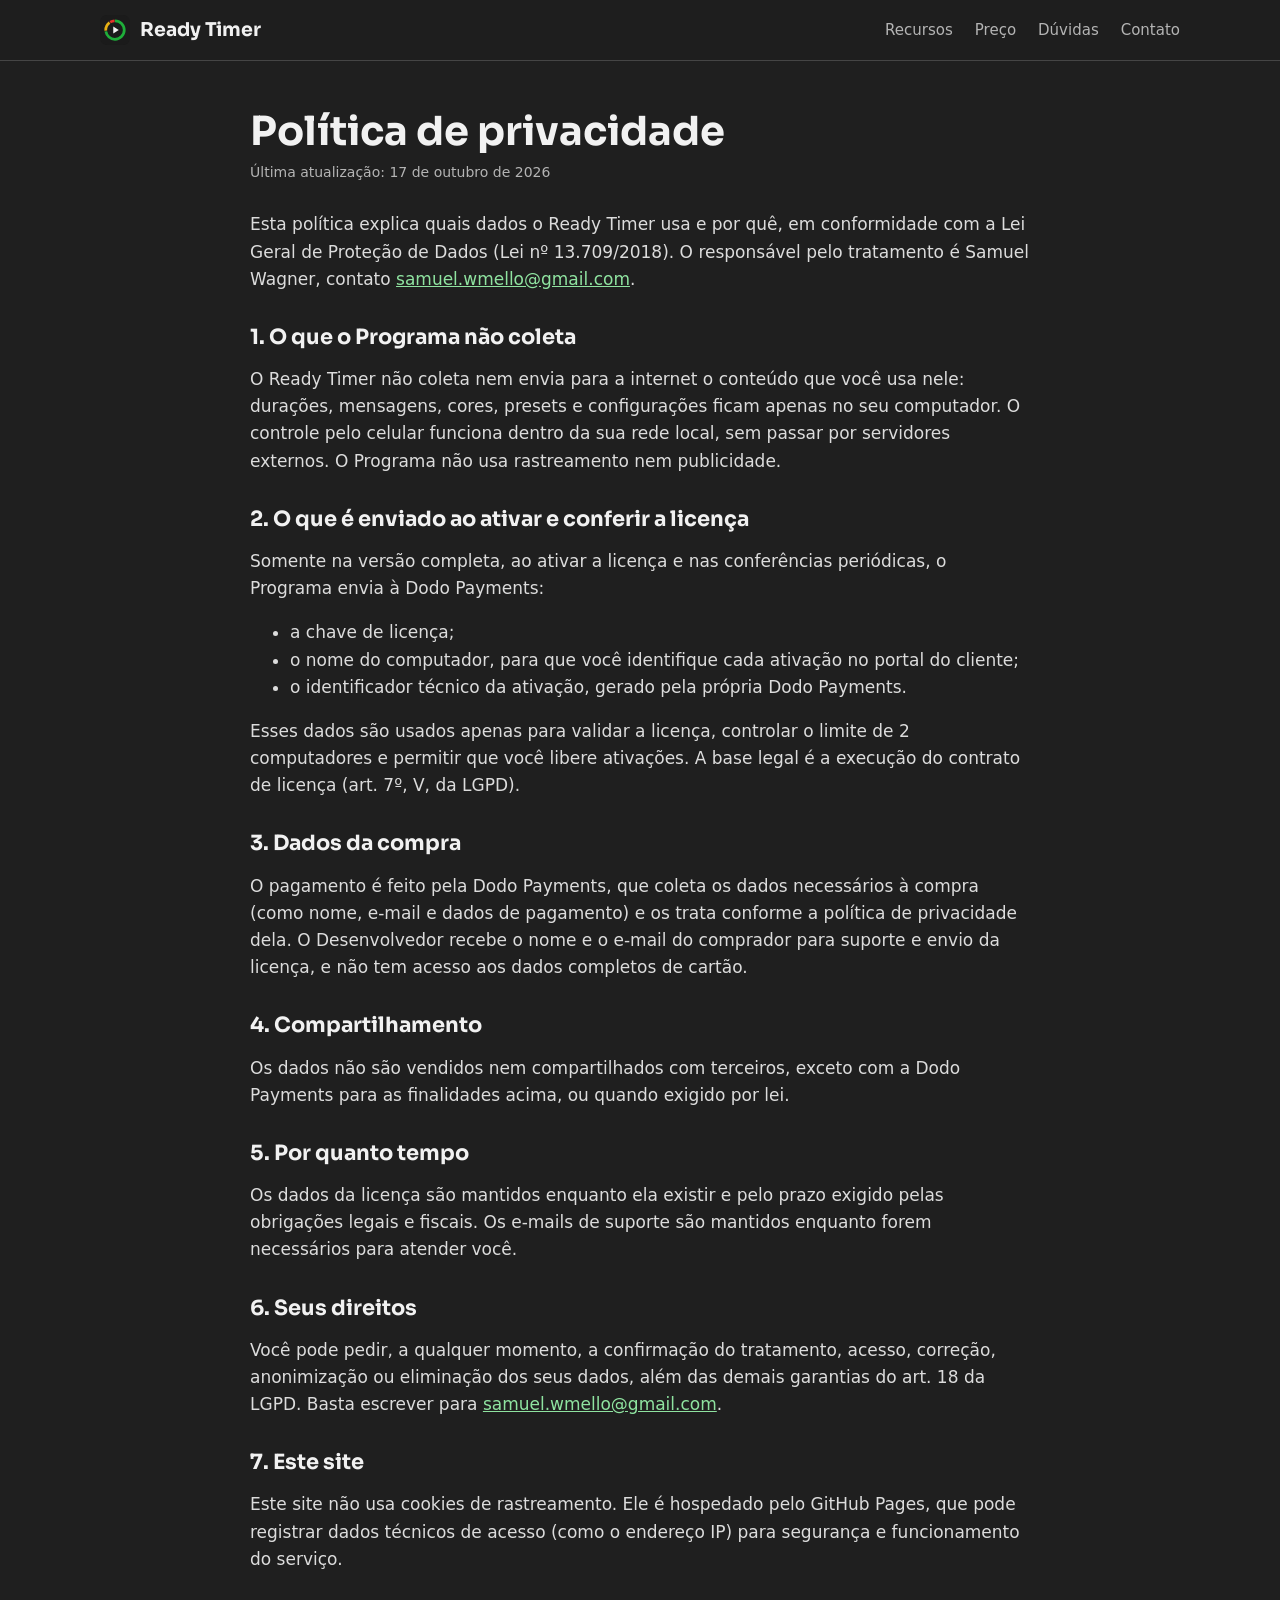
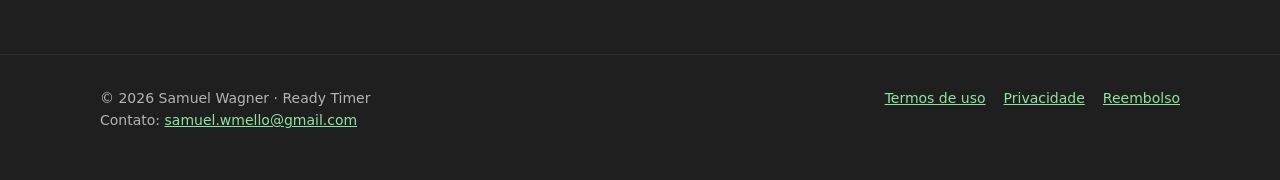
==== privacidade.html @ 40e321f8 "Add files via upload" ====
<!doctype html>
<html lang="pt-BR">
<head>
<meta charset="utf-8">
<meta name="viewport" content="width=device-width, initial-scale=1">
<title>Política de privacidade · Ready Timer</title>
<meta name="description" content="">
<link rel="icon" href="img/icon.svg">
<link rel="preconnect" href="https://fonts.googleapis.com">
<link rel="stylesheet" href="https://fonts.googleapis.com/css2?family=Sora:wght@600;700&display=swap">
<link rel="stylesheet" href="style.css">
</head>
<body>
<header class="top"><div class="wrap">
  <a class="brand" href="index.html"><img src="img/icon.svg" alt="">Ready Timer</a>
  <nav class="nav"><a href="index.html#recursos">Recursos</a><a href="index.html#preco">Preço</a><a href="index.html#duvidas">Dúvidas</a><a href="mailto:samuel.wmello@gmail.com">Contato</a></nav>
</div></header>
<main class="doc">
<h1>Política de privacidade</h1>
<div class="upd">Última atualização: 17 de outubro de 2026</div>
<p>Esta política explica quais dados o Ready Timer usa e por quê, em conformidade com a Lei Geral de Proteção de Dados (Lei nº 13.709/2018). O responsável pelo tratamento é Samuel Wagner, contato <a href="mailto:samuel.wmello@gmail.com">samuel.wmello@gmail.com</a>.</p>

<h2>1. O que o Programa não coleta</h2>
<p>O Ready Timer não coleta nem envia para a internet o conteúdo que você usa nele: durações, mensagens, cores, presets e configurações ficam apenas no seu computador. O controle pelo celular funciona dentro da sua rede local, sem passar por servidores externos. O Programa não usa rastreamento nem publicidade.</p>

<h2>2. O que é enviado ao ativar e conferir a licença</h2>
<p>Somente na versão completa, ao ativar a licença e nas conferências periódicas, o Programa envia à Dodo Payments:</p>
<ul>
<li>a chave de licença;</li>
<li>o nome do computador, para que você identifique cada ativação no portal do cliente;</li>
<li>o identificador técnico da ativação, gerado pela própria Dodo Payments.</li>
</ul>
<p>Esses dados são usados apenas para validar a licença, controlar o limite de 2 computadores e permitir que você libere ativações. A base legal é a execução do contrato de licença (art. 7º, V, da LGPD).</p>

<h2>3. Dados da compra</h2>
<p>O pagamento é feito pela Dodo Payments, que coleta os dados necessários à compra (como nome, e-mail e dados de pagamento) e os trata conforme a política de privacidade dela. O Desenvolvedor recebe o nome e o e-mail do comprador para suporte e envio da licença, e não tem acesso aos dados completos de cartão.</p>

<h2>4. Compartilhamento</h2>
<p>Os dados não são vendidos nem compartilhados com terceiros, exceto com a Dodo Payments para as finalidades acima, ou quando exigido por lei.</p>

<h2>5. Por quanto tempo</h2>
<p>Os dados da licença são mantidos enquanto ela existir e pelo prazo exigido pelas obrigações legais e fiscais. Os e-mails de suporte são mantidos enquanto forem necessários para atender você.</p>

<h2>6. Seus direitos</h2>
<p>Você pode pedir, a qualquer momento, a confirmação do tratamento, acesso, correção, anonimização ou eliminação dos seus dados, além das demais garantias do art. 18 da LGPD. Basta escrever para <a href="mailto:samuel.wmello@gmail.com">samuel.wmello@gmail.com</a>.</p>

<h2>7. Este site</h2>
<p>Este site não usa cookies de rastreamento. Ele é hospedado pelo GitHub Pages, que pode registrar dados técnicos de acesso (como o endereço IP) para segurança e funcionamento do serviço.</p>

</main>
<footer><div class="wrap">
  <div>© 2026 Samuel Wagner · Ready Timer<br>Contato: <a href="mailto:samuel.wmello@gmail.com">samuel.wmello@gmail.com</a></div>
  <nav><a href="termos.html">Termos de uso</a><a href="privacidade.html">Privacidade</a><a href="reembolso.html">Reembolso</a></nav>
</div></footer>
</body>
</html>
---- style.css ----
:root{
  --bg:#1f1f1f; --bg2:#272727; --panel:#2f2f2f; --line:#454545; --txt:#f1f1f1; --muted:#b4b4b4;
  --green:#1fae3a; --green2:#2bd04c; --amber:#e8b014; --red:#e5342a;
  color-scheme:dark;
}
*{box-sizing:border-box}
html{scroll-behavior:smooth}
body{margin:0;background:var(--bg);color:var(--txt);font:17px/1.6 "Segoe UI",system-ui,-apple-system,Roboto,Arial,sans-serif}
h1,h2,h3{font-family:Sora,"Segoe UI",system-ui,sans-serif;line-height:1.15;margin:0}
a{color:#8fe3a0}
a:hover{color:#b9f0c4}
img{max-width:100%;height:auto;display:block}
.wrap{max-width:1120px;margin:0 auto;padding:0 20px}
.muted{color:var(--muted)}

/* topo */
.top{position:sticky;top:0;z-index:10;background:rgba(31,31,31,.92);backdrop-filter:blur(8px);border-bottom:1px solid var(--line)}
.top .wrap{display:flex;align-items:center;justify-content:space-between;height:60px;gap:16px}
.brand{display:flex;align-items:center;gap:10px;color:var(--txt);text-decoration:none;font-family:Sora,"Segoe UI",sans-serif;font-weight:700;font-size:19px}
.brand img{width:30px;height:30px}
.nav{display:flex;gap:22px;font-size:15px}
.nav a{color:var(--muted);text-decoration:none}
.nav a:hover{color:var(--txt)}

/* botões */
.btn{display:inline-flex;align-items:center;justify-content:center;gap:8px;padding:12px 22px;border-radius:8px;font-weight:600;text-decoration:none;border:2px solid transparent;font-size:16px;cursor:pointer}
.btn.primary{background:var(--green);color:#fff}
.btn.primary:hover{background:var(--green2);color:#fff}
.btn.ghost{border-color:#6a6a6a;color:var(--txt)}
.btn.ghost:hover{border-color:#9a9a9a;color:var(--txt)}
.btn.off{opacity:.55;pointer-events:none}

/* herói */
.hero{padding:64px 0 40px;text-align:center}
.hero .logo{width:96px;height:96px;margin:0 auto 22px}
.hero h1{font-size:clamp(38px,6vw,64px);letter-spacing:-.02em}
.hero p.lead{font-size:clamp(18px,2.2vw,22px);color:var(--muted);max-width:720px;margin:16px auto 28px}
.hero .ctas{display:flex;gap:12px;justify-content:center;flex-wrap:wrap}
.hero .note{font-size:14px;margin-top:12px}
.shot{margin:44px auto 0;max-width:1000px;border-radius:12px;overflow:hidden;border:1px solid var(--line);box-shadow:0 20px 60px rgba(0,0,0,.5)}

section{padding:64px 0;border-top:1px solid #2c2c2c}
section h2{font-size:clamp(28px,3.6vw,38px);margin-bottom:10px}
section .sub{color:var(--muted);margin:0 0 32px;max-width:720px}

/* recursos */
.grid{display:grid;grid-template-columns:repeat(3,1fr);gap:16px}
.card{background:var(--panel);border:1px solid var(--line);border-radius:10px;padding:20px}
.card h3{font-size:18px;margin-bottom:6px}
.card p{margin:0;color:var(--muted);font-size:15.5px}
.card .ic{width:36px;height:36px;border-radius:8px;display:flex;align-items:center;justify-content:center;margin-bottom:12px;background:#203a26}
.card .ic svg{width:20px;height:20px}

/* duas telas */
.split{display:grid;grid-template-columns:1fr 1fr;gap:32px;align-items:center}
.split img{border-radius:10px;border:1px solid var(--line)}
.split ul{padding-left:20px;margin:12px 0 0}
.split li{margin:6px 0;color:var(--muted)}
.split li b{color:var(--txt)}

/* preço */
.plans{display:grid;grid-template-columns:1fr 1fr;gap:18px;max-width:860px}
.plan{background:var(--panel);border:1px solid var(--line);border-radius:12px;padding:26px}
.plan.pro{border:2px solid var(--green)}
.plan h3{font-size:22px}
.price{font-family:Sora,"Segoe UI",sans-serif;font-size:42px;font-weight:700;margin:10px 0 2px}
.price small{font-size:16px;font-weight:400;color:var(--muted)}
.plan ul{list-style:none;padding:0;margin:16px 0 22px}
.plan li{padding:6px 0 6px 26px;position:relative;font-size:15.5px}
.plan li::before{content:"";position:absolute;left:2px;top:12px;width:12px;height:7px;border-left:2px solid var(--green2);border-bottom:2px solid var(--green2);transform:rotate(-45deg)}
.plan li.no{color:var(--muted)}
.plan li.no::before{border:0;width:12px;height:2px;background:#777;transform:none;top:15px}
.plan .btn{width:100%}

/* perguntas */
details{background:var(--panel);border:1px solid var(--line);border-radius:10px;padding:14px 18px;margin-bottom:10px;max-width:860px}
summary{cursor:pointer;font-weight:600}
details p{margin:10px 0 0;color:var(--muted)}

/* rodapé */
footer{border-top:1px solid #2c2c2c;padding:32px 0 48px;font-size:14px;color:var(--muted)}
footer .wrap{display:flex;justify-content:space-between;gap:20px;flex-wrap:wrap}
footer nav{display:flex;gap:18px;flex-wrap:wrap}

/* páginas de texto */
.doc{max-width:820px;padding:48px 20px 64px;margin:0 auto}
.doc h1{font-size:clamp(30px,4vw,40px);margin-bottom:6px}
.doc h2{font-size:21px;margin:32px 0 8px}
.doc p,.doc li{color:#dcdcdc}
.doc .upd{color:var(--muted);font-size:14px;margin-bottom:28px}

@media (max-width:860px){
  .grid{grid-template-columns:1fr 1fr}
  .split,.plans{grid-template-columns:1fr}
  .nav{display:none}
}
@media (max-width:560px){ .grid{grid-template-columns:1fr} .hero{padding-top:44px} }
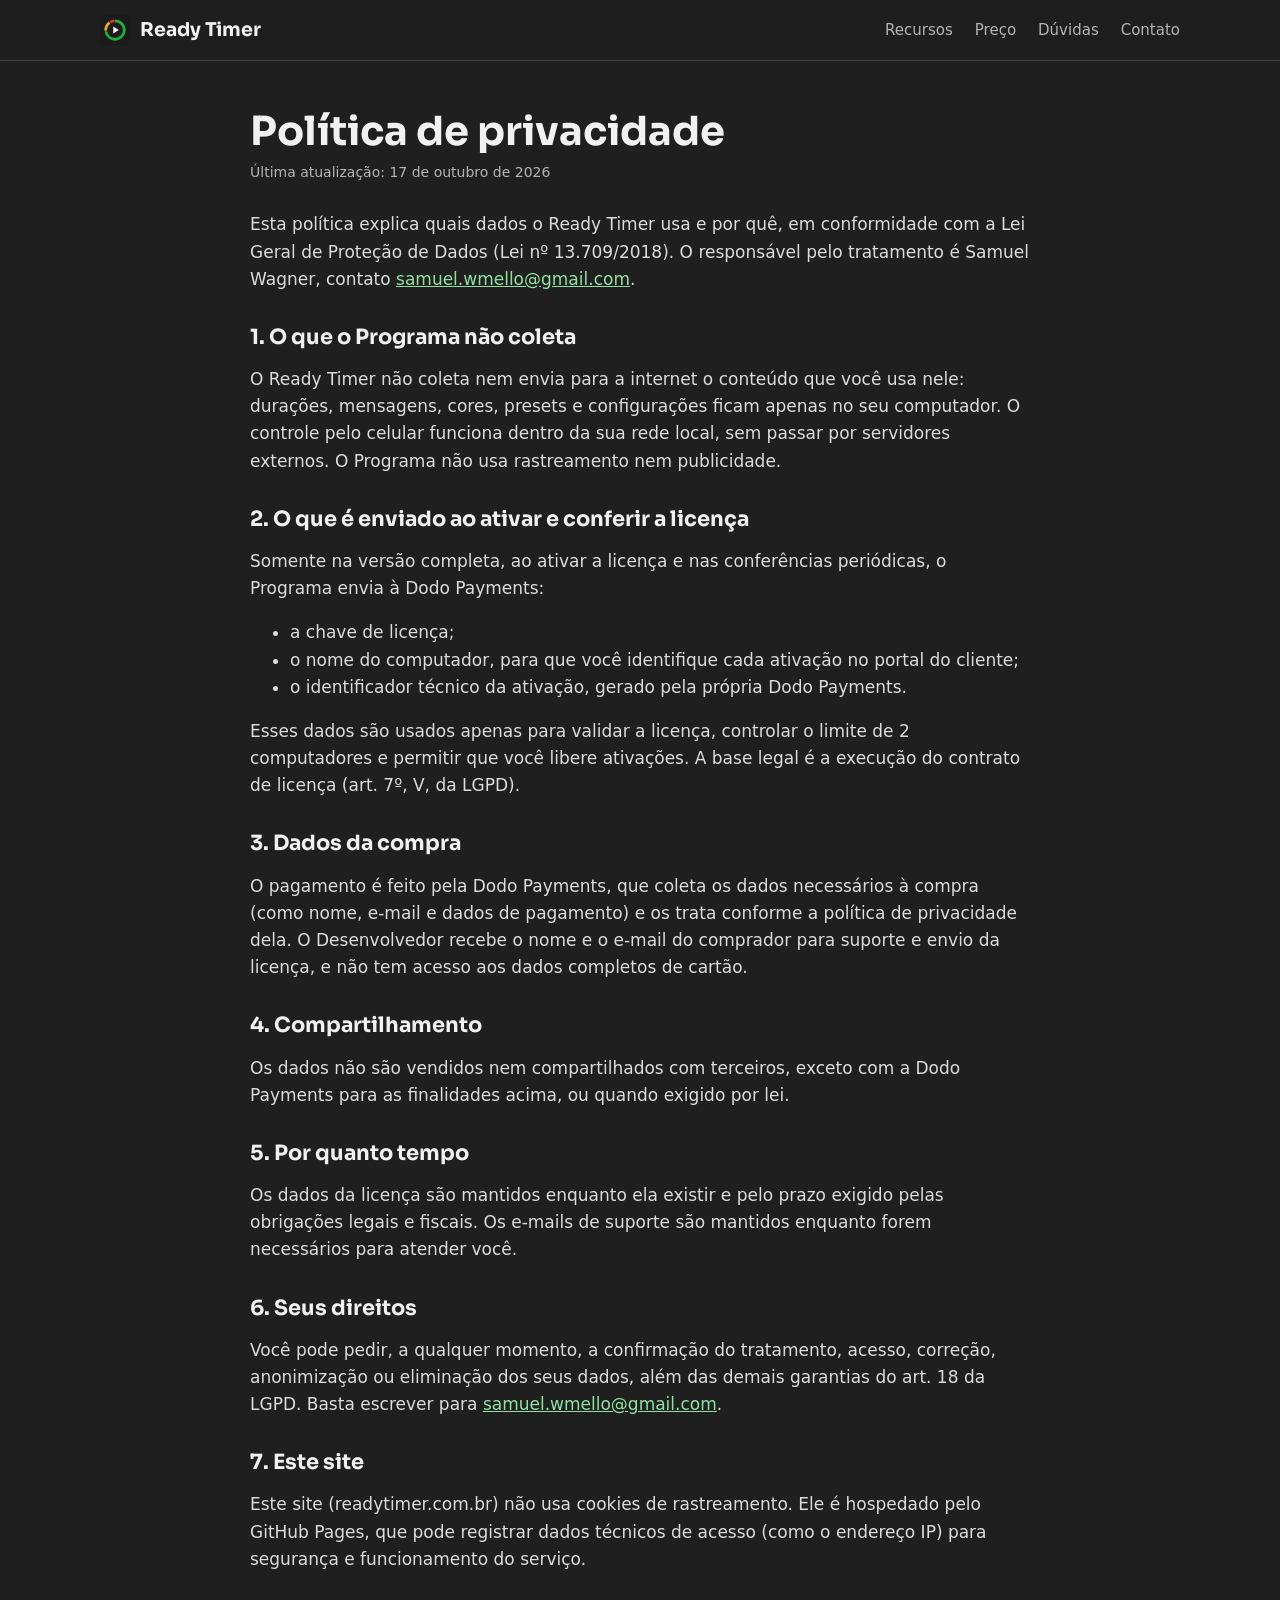
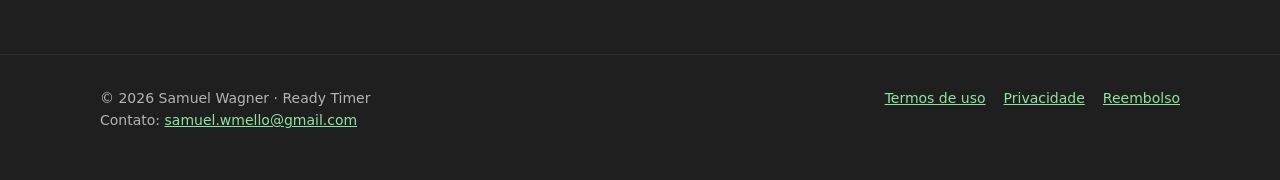
==== commit 74405283: "Add files via upload" ====
--- a/privacidade.html
+++ b/privacidade.html
@@ -5,6 +5,7 @@
 <meta name="viewport" content="width=device-width, initial-scale=1">
 <title>Política de privacidade · Ready Timer</title>
 <meta name="description" content="">
+<link rel="canonical" href="https://readytimer.com.br/privacidade.html">
 <link rel="icon" href="img/icon.svg">
 <link rel="preconnect" href="https://fonts.googleapis.com">
 <link rel="stylesheet" href="https://fonts.googleapis.com/css2?family=Sora:wght@600;700&display=swap">
@@ -45,7 +46,7 @@
 <p>Você pode pedir, a qualquer momento, a confirmação do tratamento, acesso, correção, anonimização ou eliminação dos seus dados, além das demais garantias do art. 18 da LGPD. Basta escrever para <a href="mailto:samuel.wmello@gmail.com">samuel.wmello@gmail.com</a>.</p>
 
 <h2>7. Este site</h2>
-<p>Este site não usa cookies de rastreamento. Ele é hospedado pelo GitHub Pages, que pode registrar dados técnicos de acesso (como o endereço IP) para segurança e funcionamento do serviço.</p>
+<p>Este site (readytimer.com.br) não usa cookies de rastreamento. Ele é hospedado pelo GitHub Pages, que pode registrar dados técnicos de acesso (como o endereço IP) para segurança e funcionamento do serviço.</p>
 
 </main>
 <footer><div class="wrap">
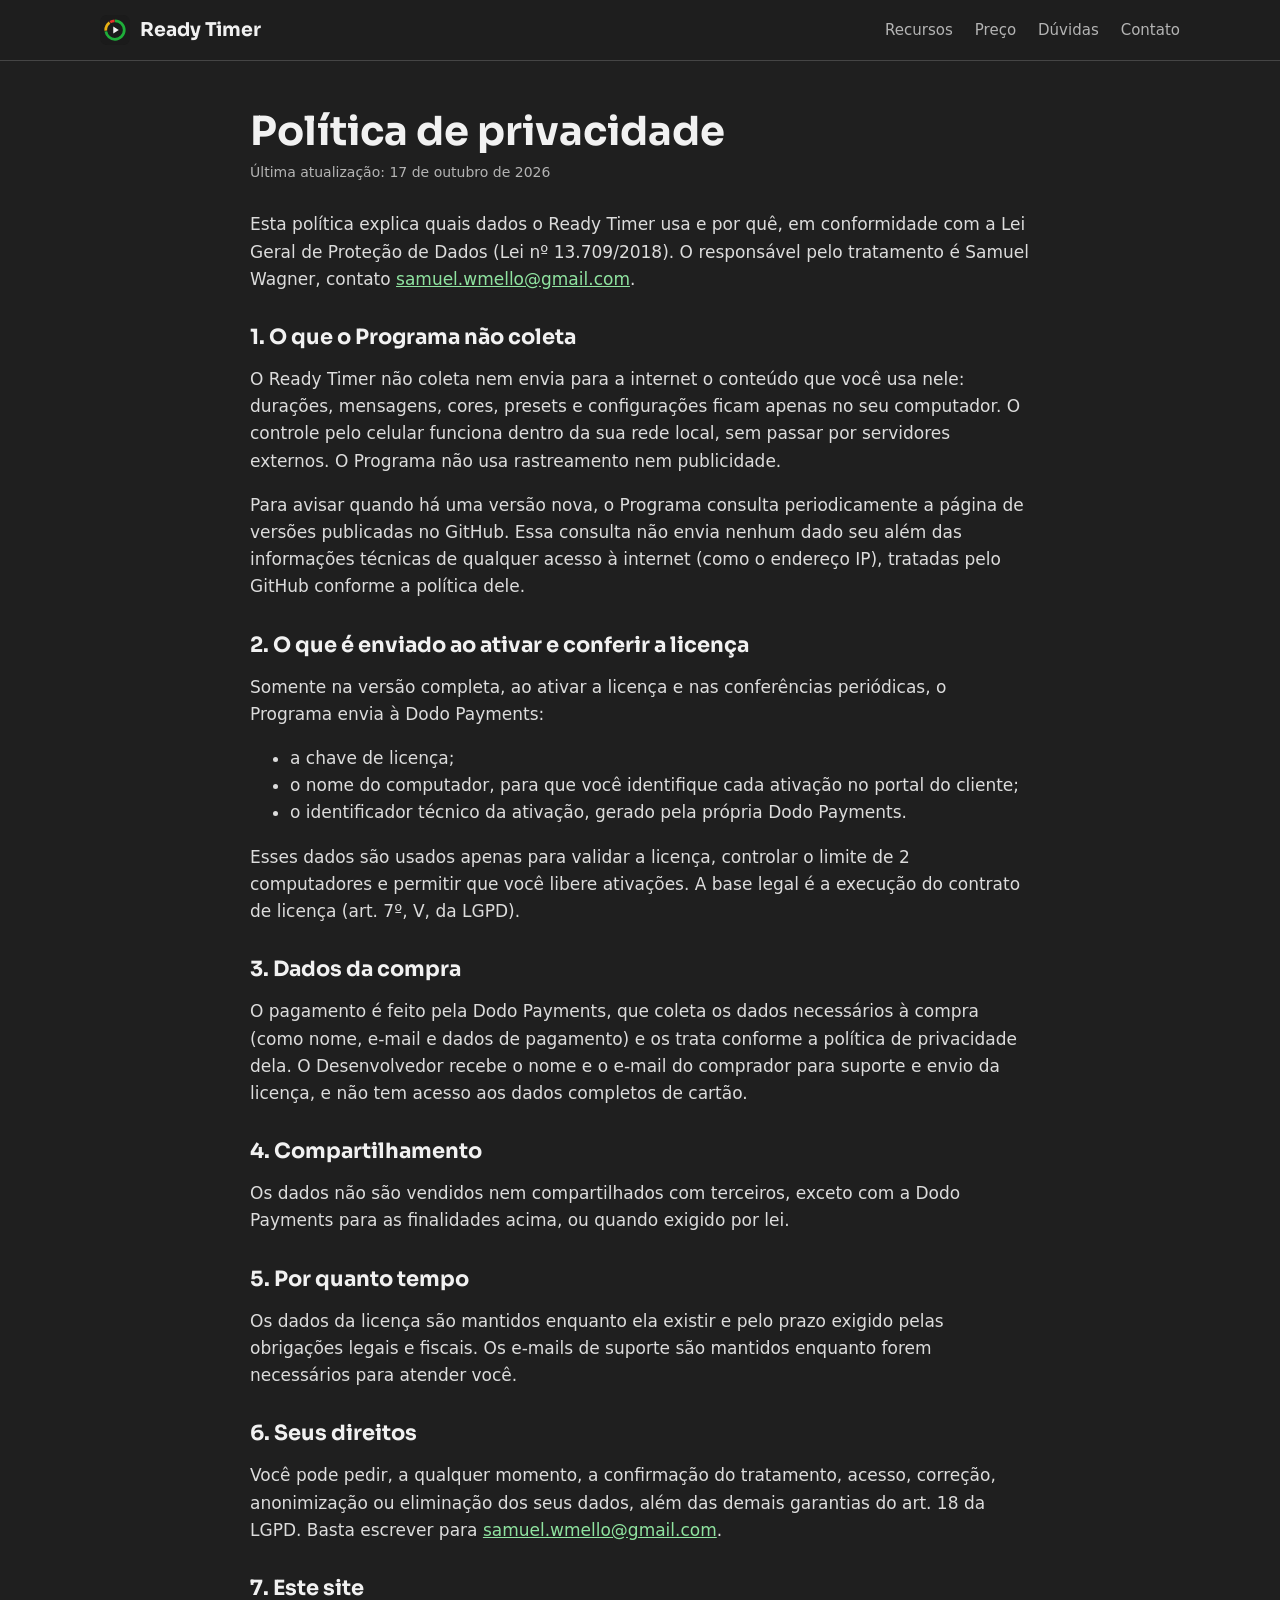
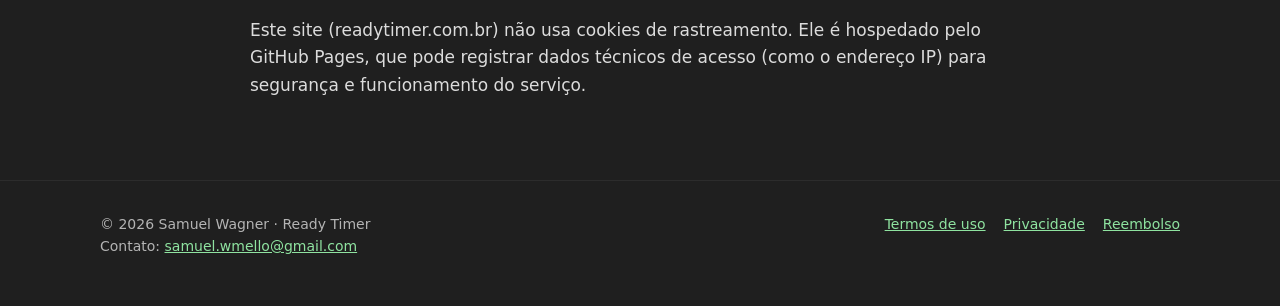
==== commit dfa062e2: "Add files via upload" ====
--- a/privacidade.html
+++ b/privacidade.html
@@ -23,6 +23,7 @@
 
 <h2>1. O que o Programa não coleta</h2>
 <p>O Ready Timer não coleta nem envia para a internet o conteúdo que você usa nele: durações, mensagens, cores, presets e configurações ficam apenas no seu computador. O controle pelo celular funciona dentro da sua rede local, sem passar por servidores externos. O Programa não usa rastreamento nem publicidade.</p>
+<p>Para avisar quando há uma versão nova, o Programa consulta periodicamente a página de versões publicadas no GitHub. Essa consulta não envia nenhum dado seu além das informações técnicas de qualquer acesso à internet (como o endereço IP), tratadas pelo GitHub conforme a política dele.</p>
 
 <h2>2. O que é enviado ao ativar e conferir a licença</h2>
 <p>Somente na versão completa, ao ativar a licença e nas conferências periódicas, o Programa envia à Dodo Payments:</p>
